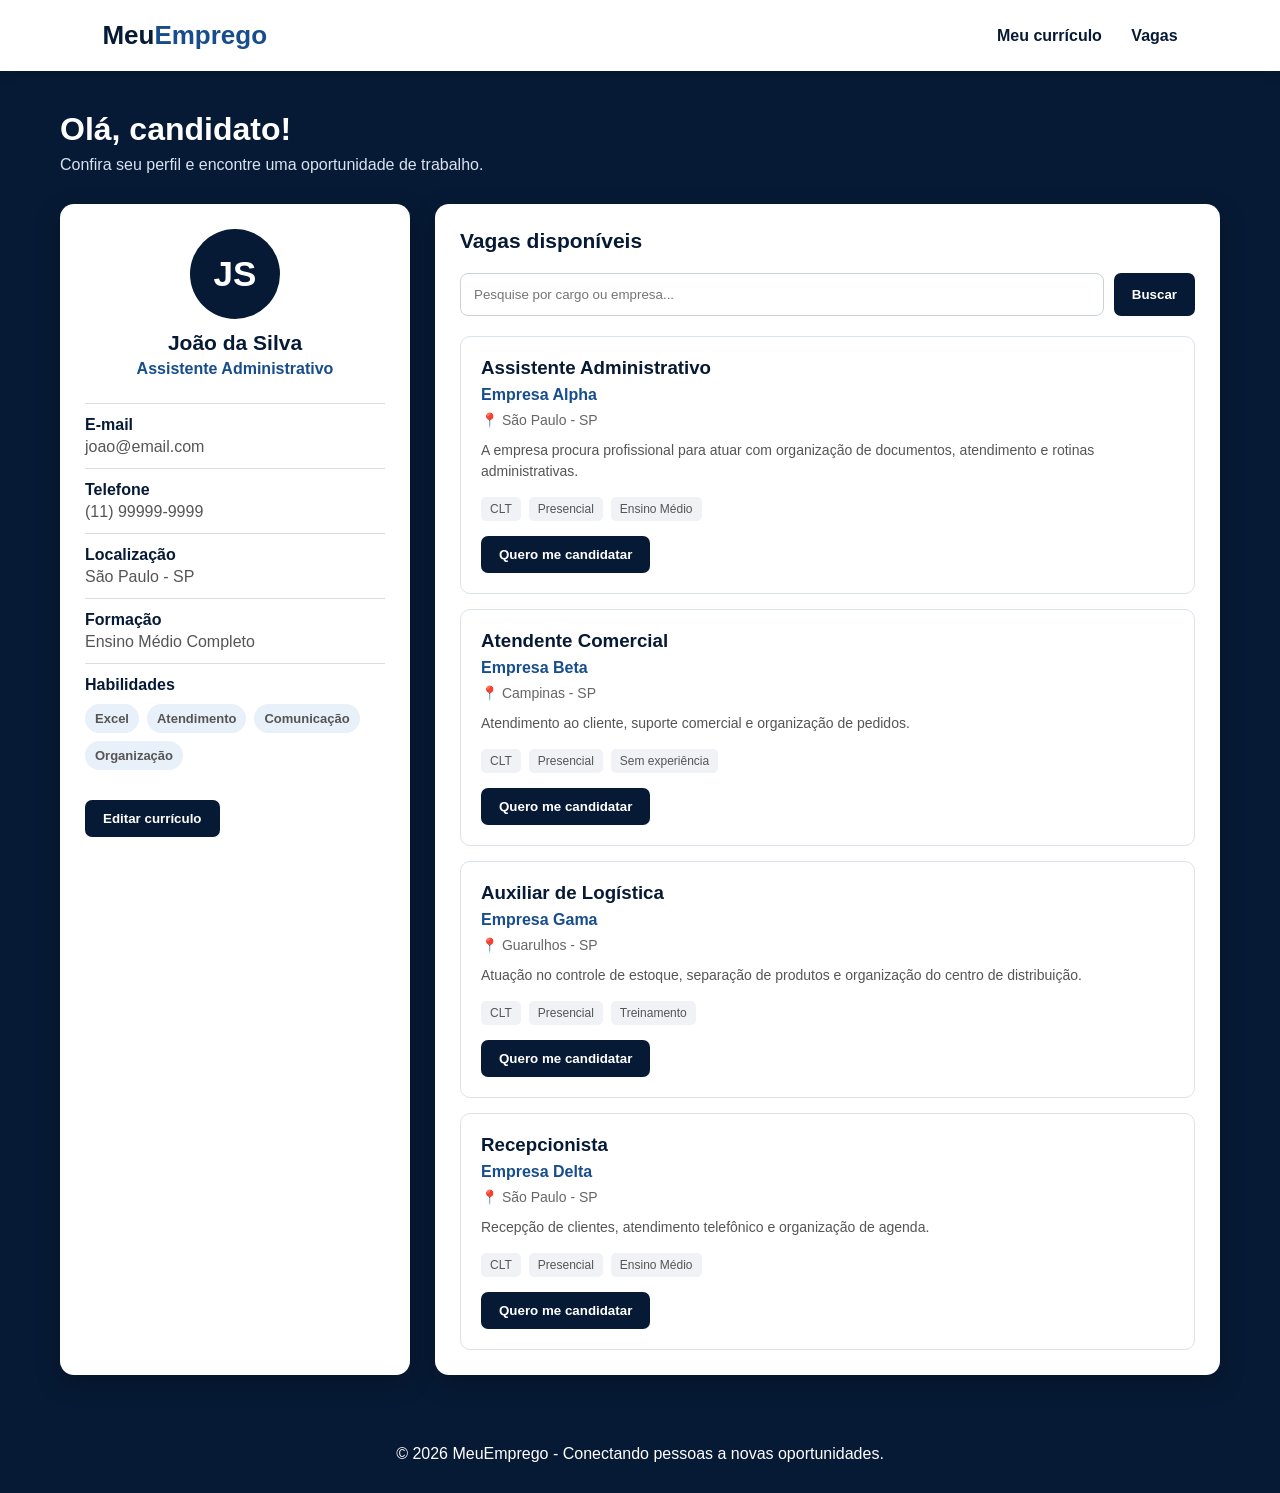
==== vagas.html @ a76fce5c "feat: adiciona html e css" ====
<!DOCTYPE html>
<html lang="pt-BR">

<head>
    <meta charset="UTF-8">
    <meta name="viewport" content="width=device-width, initial-scale=1.0">

    <title>MeuEmprego - Vagas e Perfil</title>

    <style>

        /* =========================
           CONFIGURAÇÕES GERAIS
        ========================== */

        * {
            margin: 0;
            padding: 0;
            box-sizing: border-box;
            font-family: Arial, Helvetica, sans-serif;
        }

        body {
            background: #071a35;
            color: #333;
        }

        /* =========================
           CABEÇALHO
        ========================== */

        header {
            background: #ffffff;
            padding: 20px 8%;
            display: flex;
            justify-content: space-between;
            align-items: center;
            box-shadow: 0 2px 10px rgba(0,0,0,0.2);
        }

        .logo {
            color: #071a35;
            font-size: 26px;
            font-weight: bold;
        }

        .logo span {
            color: #174d8c;
        }

        nav a {
            text-decoration: none;
            color: #071a35;
            margin-left: 25px;
            font-weight: bold;
        }

        nav a:hover {
            color: #174d8c;
        }

        /* =========================
           CONTEÚDO
        ========================== */

        main {
            max-width: 1200px;
            margin: auto;
            padding: 40px 20px;
        }

        .titulo-principal {
            color: white;
            margin-bottom: 30px;
        }

        .titulo-principal h1 {
            font-size: 32px;
            margin-bottom: 8px;
        }

        .titulo-principal p {
            color: #d9e2ef;
        }

        /* =========================
           GRID
        ========================== */

        .grid {
            display: grid;
            grid-template-columns: 350px 1fr;
            gap: 25px;
        }

        /* =========================
           CARDS
        ========================== */

        .card {
            background: white;
            border-radius: 14px;
            padding: 25px;
            box-shadow: 0 8px 25px rgba(0,0,0,0.25);
        }

        .card h2 {
            color: #071a35;
            margin-bottom: 20px;
            font-size: 21px;
        }

        /* =========================
           PERFIL
        ========================== */

        .perfil-topo {
            text-align: center;
            margin-bottom: 25px;
        }

        .avatar {
            width: 90px;
            height: 90px;
            background: #071a35;
            color: white;
            border-radius: 50%;
            display: flex;
            align-items: center;
            justify-content: center;
            font-size: 35px;
            font-weight: bold;
            margin: auto;
            margin-bottom: 12px;
        }

        .perfil-topo h3 {
            color: #071a35;
            font-size: 21px;
        }

        .cargo {
            color: #174d8c;
            margin-top: 5px;
            font-weight: bold;
        }

        /* =========================
           INFORMAÇÕES
        ========================== */

        .info {
            border-top: 1px solid #ddd;
            padding: 12px 0;
        }

        .info strong {
            display: block;
            color: #071a35;
            margin-bottom: 4px;
        }

        .info span {
            color: #555;
            word-break: break-word;
        }

        /* =========================
           HABILIDADES
        ========================== */

        .habilidades {
            display: flex;
            flex-wrap: wrap;
            gap: 8px;
            margin-top: 10px;
        }

        .habilidade {
            background: #e8f0fa;
            color: #174d8c;
            padding: 7px 10px;
            border-radius: 20px;
            font-size: 13px;
            font-weight: bold;
        }

        /* =========================
           VAGAS
        ========================== */

        .vagas {
            display: grid;
            gap: 15px;
        }

        .vaga {
            border: 1px solid #dce2e9;
            border-radius: 10px;
            padding: 20px;
            transition: 0.3s;
        }

        .vaga:hover {
            border-color: #174d8c;
            box-shadow: 0 5px 15px rgba(7,26,53,0.12);
            transform: translateY(-2px);
        }

        .vaga h3 {
            color: #071a35;
            margin-bottom: 7px;
        }

        .empresa {
            color: #174d8c;
            font-weight: bold;
            margin-bottom: 8px;
        }

        .local {
            color: #666;
            font-size: 14px;
            margin-bottom: 12px;
        }

        .descricao {
            color: #555;
            font-size: 14px;
            line-height: 1.5;
            margin-bottom: 15px;
        }

        .tags {
            display: flex;
            gap: 8px;
            flex-wrap: wrap;
            margin-bottom: 15px;
        }

        .tag {
            background: #f0f2f5;
            color: #555;
            padding: 5px 9px;
            border-radius: 5px;
            font-size: 12px;
        }

        /* =========================
           BOTÃO
        ========================== */

        .botao {
            border: none;
            background: #071a35;
            color: white;
            padding: 11px 18px;
            border-radius: 7px;
            font-weight: bold;
            cursor: pointer;
            transition: 0.3s;
        }

        .botao:hover {
            background: #174d8c;
        }

        /* =========================
           BUSCA
        ========================== */

        .busca {
            display: flex;
            gap: 10px;
            margin-bottom: 20px;
        }

        .busca input {
            flex: 1;
            padding: 13px;
            border: 1px solid #ccd2da;
            border-radius: 8px;
            outline: none;
        }

        .busca input:focus {
            border-color: #174d8c;
        }

        /* =========================
           RODAPÉ
        ========================== */

        footer {
            color: white;
            text-align: center;
            padding: 30px;
        }

        /* =========================
           RESPONSIVIDADE
        ========================== */

        @media (max-width: 850px) {

            .grid {
                grid-template-columns: 1fr;
            }

            header {
                flex-direction: column;
                gap: 15px;
            }

            nav a {
                margin: 0 8px;
            }
        }

        @media (max-width: 500px) {

            main {
                padding: 25px 15px;
            }

            .busca {
                flex-direction: column;
            }

            .titulo-principal h1 {
                font-size: 26px;
            }
        }

    </style>

</head>


<body>


    <!-- =========================
         CABEÇALHO
    ========================== -->

    <header>

        <div class="logo">
            Meu<span>Emprego</span>
        </div>

        <nav>
            <a href="index.html">Meu currículo</a>
            <a href="vagas.html">Vagas</a>
        </nav>

    </header>


    <!-- =========================
         CONTEÚDO PRINCIPAL
    ========================== -->

    <main>

        <div class="titulo-principal">

            <h1>
                Olá, candidato!
            </h1>

            <p>
                Confira seu perfil e encontre uma oportunidade
                de trabalho.
            </p>

        </div>


        <div class="grid">


            <!-- =========================
                 PERFIL DO CANDIDATO
            ========================== -->

            <section class="card">

                <div class="perfil-topo">

                    <div class="avatar">
                        JS
                    </div>

                    <h3 id="nomePerfil">
                        João da Silva
                    </h3>

                    <p
                        class="cargo"
                        id="cargoPerfil"
                    >
                        Assistente Administrativo
                    </p>

                </div>


                <div class="info">

                    <strong>E-mail</strong>

                    <span id="emailPerfil">
                        joao@email.com
                    </span>

                </div>


                <div class="info">

                    <strong>Telefone</strong>

                    <span id="telefonePerfil">
                        (11) 99999-9999
                    </span>

                </div>


                <div class="info">

                    <strong>Localização</strong>

                    <span id="cidadePerfil">
                        São Paulo - SP
                    </span>

                </div>


                <div class="info">

                    <strong>Formação</strong>

                    <span>
                        Ensino Médio Completo
                    </span>

                </div>


                <div class="info">

                    <strong>Habilidades</strong>

                    <div class="habilidades">

                        <span class="habilidade">
                            Excel
                        </span>

                        <span class="habilidade">
                            Atendimento
                        </span>

                        <span class="habilidade">
                            Comunicação
                        </span>

                        <span class="habilidade">
                            Organização
                        </span>

                    </div>

                </div>


                <br>


                <button
                    class="botao"
                    onclick="editarPerfil()"
                >
                    Editar currículo
                </button>

            </section>


            <!-- =========================
                 VAGAS
            ========================== -->

            <section class="card">

                <h2>
                    Vagas disponíveis
                </h2>


                <!-- BUSCA -->

                <div class="busca">

                    <input
                        type="text"
                        id="pesquisa"
                        placeholder="Pesquise por cargo ou empresa..."
                    >

                    <button
                        class="botao"
                        onclick="buscarVagas()"
                    >
                        Buscar
                    </button>

                </div>


                <div
                    class="vagas"
                    id="listaVagas"
                >


                    <!-- VAGA 1 -->

                    <div
                        class="vaga"
                        data-busca="assistente administrativo empresa alpha"
                    >

                        <h3>
                            Assistente Administrativo
                        </h3>

                        <p class="empresa">
                            Empresa Alpha
                        </p>

                        <p class="local">
                            📍 São Paulo - SP
                        </p>

                        <p class="descricao">
                            A empresa procura profissional para
                            atuar com organização de documentos,
                            atendimento e rotinas administrativas.
                        </p>

                        <div class="tags">

                            <span class="tag">
                                CLT
                            </span>

                            <span class="tag">
                                Presencial
                            </span>

                            <span class="tag">
                                Ensino Médio
                            </span>

                        </div>

                        <button
                            class="botao"
                            onclick="candidatar('Assistente Administrativo')"
                        >
                            Quero me candidatar
                        </button>

                    </div>


                    <!-- VAGA 2 -->

                    <div
                        class="vaga"
                        data-busca="atendente comercial empresa beta"
                    >

                        <h3>
                            Atendente Comercial
                        </h3>

                        <p class="empresa">
                            Empresa Beta
                        </p>

                        <p class="local">
                            📍 Campinas - SP
                        </p>

                        <p class="descricao">
                            Atendimento ao cliente, suporte
                            comercial e organização de pedidos.
                        </p>

                        <div class="tags">

                            <span class="tag">
                                CLT
                            </span>

                            <span class="tag">
                                Presencial
                            </span>

                            <span class="tag">
                                Sem experiência
                            </span>

                        </div>

                        <button
                            class="botao"
                            onclick="candidatar('Atendente Comercial')"
                        >
                            Quero me candidatar
                        </button>

                    </div>


                    <!-- VAGA 3 -->

                    <div
                        class="vaga"
                        data-busca="auxiliar de logística empresa gama"
                    >

                        <h3>
                            Auxiliar de Logística
                        </h3>

                        <p class="empresa">
                            Empresa Gama
                        </p>

                        <p class="local">
                            📍 Guarulhos - SP
                        </p>

                        <p class="descricao">
                            Atuação no controle de estoque,
                            separação de produtos e organização
                            do centro de distribuição.
                        </p>

                        <div class="tags">

                            <span class="tag">
                                CLT
                            </span>

                            <span class="tag">
                                Presencial
                            </span>

                            <span class="tag">
                                Treinamento
                            </span>

                        </div>

                        <button
                            class="botao"
                            onclick="candidatar('Auxiliar de Logística')"
                        >
                            Quero me candidatar
                        </button>

                    </div>


                    <!-- VAGA 4 -->

                    <div
                        class="vaga"
                        data-busca="recepcionista empresa delta"
                    >

                        <h3>
                            Recepcionista
                        </h3>

                        <p class="empresa">
                            Empresa Delta
                        </p>

                        <p class="local">
                            📍 São Paulo - SP
                        </p>

                        <p class="descricao">
                            Recepção de clientes, atendimento
                            telefônico e organização de agenda.
                        </p>

                        <div class="tags">

                            <span class="tag">
                                CLT
                            </span>

                            <span class="tag">
                                Presencial
                            </span>

                            <span class="tag">
                                Ensino Médio
                            </span>

                        </div>

                        <button
                            class="botao"
                            onclick="candidatar('Recepcionista')"
                        >
                            Quero me candidatar
                        </button>

                    </div>


                </div>

            </section>

        </div>

    </main>


    <!-- =========================
         RODAPÉ
    ========================== -->

    <footer>

        © 2026 MeuEmprego - Conectando pessoas
        a novas oportunidades.

    </footer>


    <!-- =========================
         JAVASCRIPT
    ========================== -->

    <script>


        /* =========================
           BUSCAR VAGAS
        ========================== */

        function buscarVagas() {

            const pesquisa =
                document
                .getElementById("pesquisa")
                .value
                .toLowerCase()
                .trim();


            const vagas =
                document.querySelectorAll(".vaga");


            vagas.forEach(function(vaga) {

                const texto =
                    vaga
                    .getAttribute("data-busca")
                    .toLowerCase();


                if (texto.includes(pesquisa)) {

                    vaga.style.display = "block";

                } else {

                    vaga.style.display = "none";

                }

            });

        }


        /* =========================
           PESQUISA AO DIGITAR
        ========================== */

        document
        .getElementById("pesquisa")
        .addEventListener(
            "input",
            buscarVagas
        );


        /* =========================
           CANDIDATAR-SE
        ========================== */

        function candidatar(vaga) {

            alert(
                "Candidatura realizada para a vaga de: "
                + vaga
                + "\n\nSeu currículo será encaminhado para a empresa."
            );

        }


        /* =========================
           EDITAR PERFIL
        ========================== */

        function editarPerfil() {

            window.location.href = "index.html";

        }


    </script>


</body>

</html>
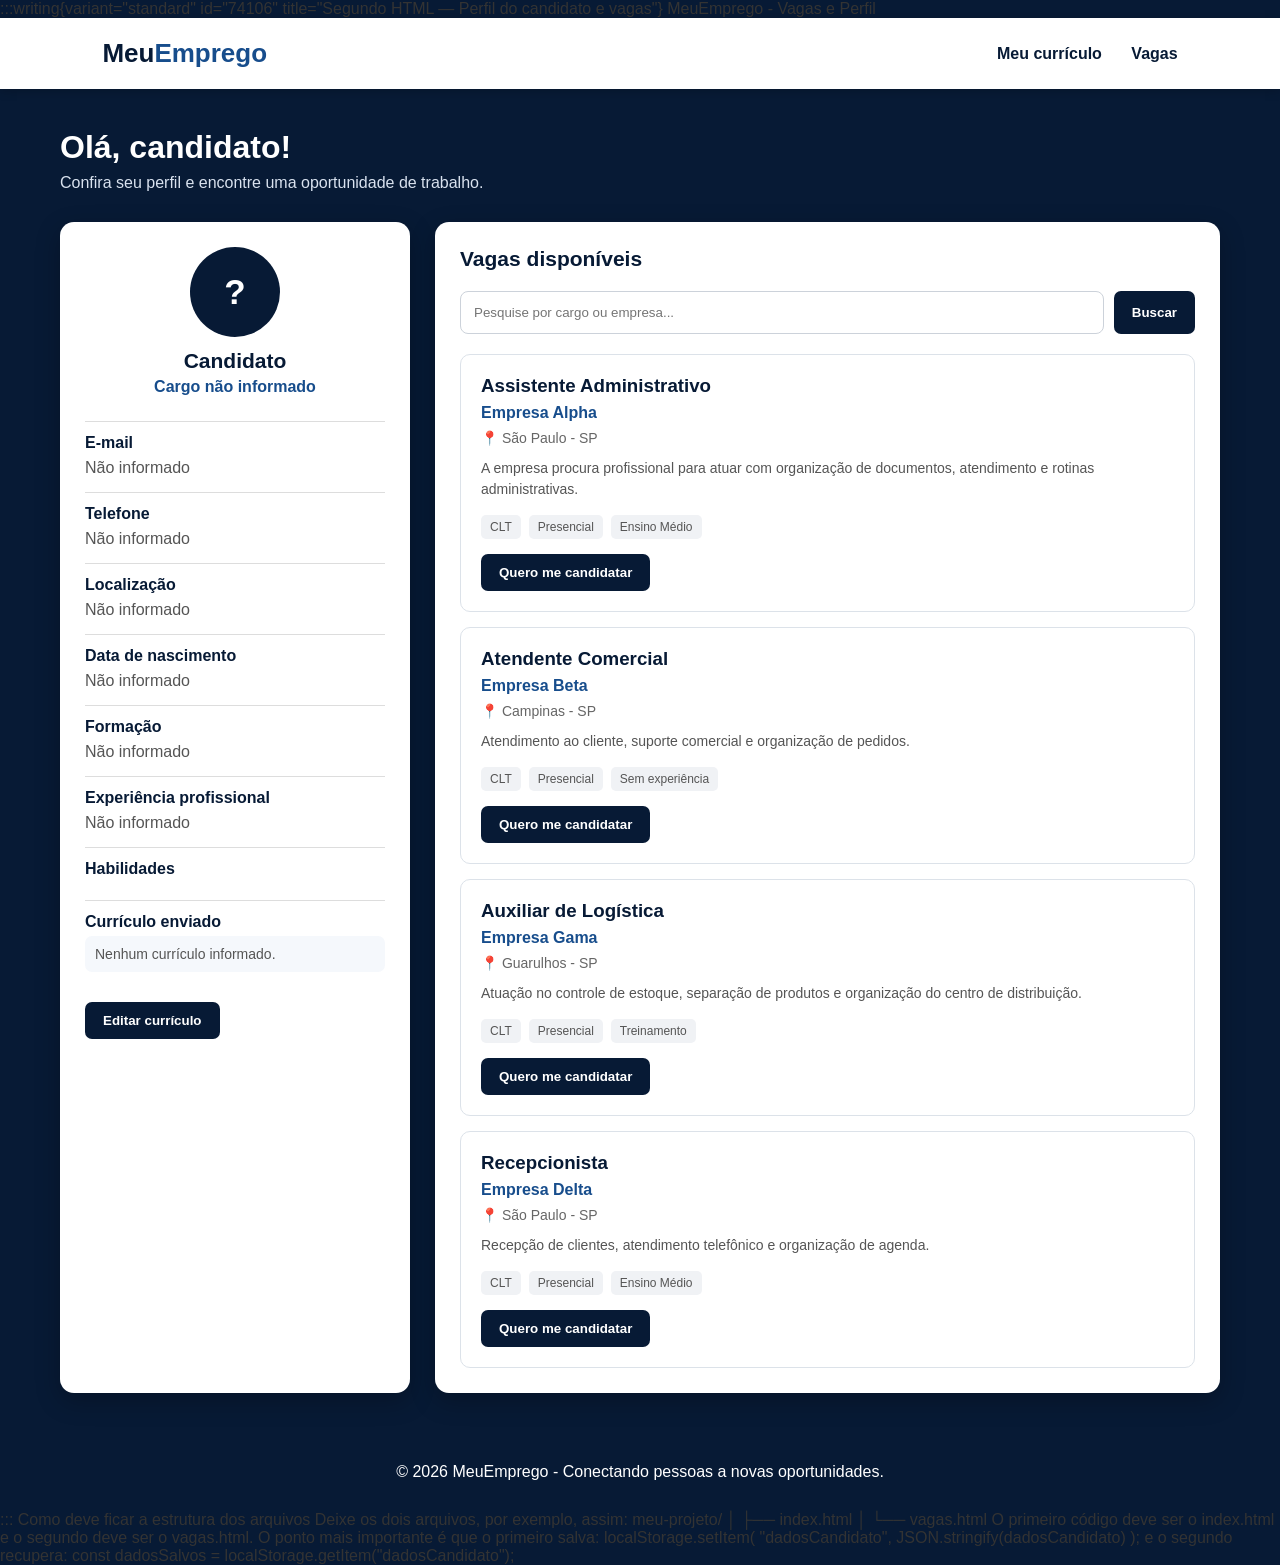
==== commit 121a6afa: "fix:segunda pagina agora pega informaçao" ====
--- a/vagas.html
+++ b/vagas.html
@@ -1,845 +1,666 @@
-<!DOCTYPE html>
-<html lang="pt-BR">
+:::writing{variant="standard" id="74106" title="Segundo HTML — Perfil do candidato e vagas"} <!DOCTYPE html> <html lang="pt-BR">
 
 <head>
-    <meta charset="UTF-8">
-    <meta name="viewport" content="width=device-width, initial-scale=1.0">
-
-    <title>MeuEmprego - Vagas e Perfil</title>
-
-    <style>
-
-        /* =========================
-           CONFIGURAÇÕES GERAIS
-        ========================== */
-
-        * {
-            margin: 0;
-            padding: 0;
-            box-sizing: border-box;
-            font-family: Arial, Helvetica, sans-serif;
-        }
-
-        body {
-            background: #071a35;
-            color: #333;
-        }
-
-        /* =========================
-           CABEÇALHO
-        ========================== */
-
-        header {
-            background: #ffffff;
-            padding: 20px 8%;
-            display: flex;
-            justify-content: space-between;
-            align-items: center;
-            box-shadow: 0 2px 10px rgba(0,0,0,0.2);
-        }
-
-        .logo {
-            color: #071a35;
-            font-size: 26px;
-            font-weight: bold;
-        }
-
-        .logo span {
-            color: #174d8c;
-        }
-
-        nav a {
-            text-decoration: none;
-            color: #071a35;
-            margin-left: 25px;
-            font-weight: bold;
-        }
-
-        nav a:hover {
-            color: #174d8c;
-        }
-
-        /* =========================
-           CONTEÚDO
-        ========================== */
-
-        main {
-            max-width: 1200px;
-            margin: auto;
-            padding: 40px 20px;
-        }
-
-        .titulo-principal {
-            color: white;
-            margin-bottom: 30px;
-        }
-
-        .titulo-principal h1 {
-            font-size: 32px;
-            margin-bottom: 8px;
-        }
-
-        .titulo-principal p {
-            color: #d9e2ef;
-        }
-
-        /* =========================
-           GRID
-        ========================== */
-
-        .grid {
-            display: grid;
-            grid-template-columns: 350px 1fr;
-            gap: 25px;
-        }
-
-        /* =========================
-           CARDS
-        ========================== */
-
-        .card {
-            background: white;
-            border-radius: 14px;
-            padding: 25px;
-            box-shadow: 0 8px 25px rgba(0,0,0,0.25);
-        }
-
-        .card h2 {
-            color: #071a35;
-            margin-bottom: 20px;
-            font-size: 21px;
-        }
-
-        /* =========================
-           PERFIL
-        ========================== */
-
-        .perfil-topo {
-            text-align: center;
-            margin-bottom: 25px;
-        }
-
-        .avatar {
-            width: 90px;
-            height: 90px;
-            background: #071a35;
-            color: white;
-            border-radius: 50%;
-            display: flex;
-            align-items: center;
-            justify-content: center;
-            font-size: 35px;
-            font-weight: bold;
-            margin: auto;
-            margin-bottom: 12px;
-        }
-
-        .perfil-topo h3 {
-            color: #071a35;
-            font-size: 21px;
-        }
-
-        .cargo {
-            color: #174d8c;
-            margin-top: 5px;
-            font-weight: bold;
-        }
-
-        /* =========================
-           INFORMAÇÕES
-        ========================== */
-
-        .info {
-            border-top: 1px solid #ddd;
-            padding: 12px 0;
-        }
-
-        .info strong {
-            display: block;
-            color: #071a35;
-            margin-bottom: 4px;
-        }
-
-        .info span {
-            color: #555;
-            word-break: break-word;
-        }
-
-        /* =========================
-           HABILIDADES
-        ========================== */
-
-        .habilidades {
-            display: flex;
-            flex-wrap: wrap;
-            gap: 8px;
-            margin-top: 10px;
-        }
-
-        .habilidade {
-            background: #e8f0fa;
-            color: #174d8c;
-            padding: 7px 10px;
-            border-radius: 20px;
-            font-size: 13px;
-            font-weight: bold;
-        }
-
-        /* =========================
-           VAGAS
-        ========================== */
-
-        .vagas {
-            display: grid;
-            gap: 15px;
-        }
-
-        .vaga {
-            border: 1px solid #dce2e9;
-            border-radius: 10px;
-            padding: 20px;
-            transition: 0.3s;
-        }
-
-        .vaga:hover {
-            border-color: #174d8c;
-            box-shadow: 0 5px 15px rgba(7,26,53,0.12);
-            transform: translateY(-2px);
-        }
-
-        .vaga h3 {
-            color: #071a35;
-            margin-bottom: 7px;
-        }
-
-        .empresa {
-            color: #174d8c;
-            font-weight: bold;
-            margin-bottom: 8px;
-        }
-
-        .local {
-            color: #666;
-            font-size: 14px;
-            margin-bottom: 12px;
-        }
-
-        .descricao {
-            color: #555;
-            font-size: 14px;
-            line-height: 1.5;
-            margin-bottom: 15px;
-        }
-
-        .tags {
-            display: flex;
-            gap: 8px;
-            flex-wrap: wrap;
-            margin-bottom: 15px;
-        }
-
-        .tag {
-            background: #f0f2f5;
-            color: #555;
-            padding: 5px 9px;
-            border-radius: 5px;
-            font-size: 12px;
-        }
-
-        /* =========================
-           BOTÃO
-        ========================== */
-
-        .botao {
-            border: none;
-            background: #071a35;
-            color: white;
-            padding: 11px 18px;
-            border-radius: 7px;
-            font-weight: bold;
-            cursor: pointer;
-            transition: 0.3s;
-        }
-
-        .botao:hover {
-            background: #174d8c;
-        }
-
-        /* =========================
-           BUSCA
-        ========================== */
-
-        .busca {
-            display: flex;
-            gap: 10px;
-            margin-bottom: 20px;
-        }
-
-        .busca input {
-            flex: 1;
-            padding: 13px;
-            border: 1px solid #ccd2da;
-            border-radius: 8px;
-            outline: none;
-        }
-
-        .busca input:focus {
-            border-color: #174d8c;
-        }
-
-        /* =========================
-           RODAPÉ
-        ========================== */
-
-        footer {
-            color: white;
-            text-align: center;
-            padding: 30px;
-        }
-
-        /* =========================
-           RESPONSIVIDADE
-        ========================== */
-
-        @media (max-width: 850px) {
-
-            .grid {
-                grid-template-columns: 1fr;
-            }
-
-            header {
-                flex-direction: column;
-                gap: 15px;
-            }
-
-            nav a {
-                margin: 0 8px;
-            }
-        }
-
-        @media (max-width: 500px) {
-
-            main {
-                padding: 25px 15px;
-            }
-
-            .busca {
-                flex-direction: column;
-            }
-
-            .titulo-principal h1 {
-                font-size: 26px;
-            }
-        }
-
-    </style>
+
+<meta charset="UTF-8">
+
+<meta name="viewport" content="width=device-width, initial-scale=1.0"
+
+<title>MeuEmprego - Vagas e Perfil</title>
+
+<style>
+
+* { margin: 0; padding: 0; box-sizing: border-box; font-family: Arial, Helvetica, sans-serif; }
+
+body { background: #071a35; color: #333; }
+
+/* ========================= CABEÇALHO ========================== */
+
+header { background: #ffffff; padding: 20px 8%; display: flex; justify-content: space-between; align-items: center; box-shadow: 0 2px 10px rgba(0,0,0,0.2); }
+
+.logo { color: #071a35; font-size: 26px; font-weight: bold; }
+
+.logo span { color: #174d8c; }
+
+nav a { text-decoration: none; color: #071a35; margin-left: 25px; font-weight: bold; }
+
+nav a:hover { color: #174d8c; }
+
+/* ========================= CONTEÚDO ========================== */
+
+main { max-width: 1200px; margin: auto; padding: 40px 20px; }
+
+.titulo-principal { color: white; margin-bottom: 30px; }
+
+.titulo-principal h1 { font-size: 32px; margin-bottom: 8px; }
+
+.titulo-principal p { color: #d9e2ef; }
+
+/* ========================= GRID ========================== */
+
+.grid { display: grid; grid-template-columns: 350px 1fr; gap: 25px; }
+
+/* ========================= CARDS ========================== */
+
+.card { background: white; border-radius: 14px; padding: 25px; box-shadow: 0 8px 25px rgba(0,0,0,0.25); }
+
+.card h2 { color: #071a35; margin-bottom: 20px; font-size: 21px; }
+
+/* ========================= PERFIL ========================== */
+
+.perfil-topo { text-align: center; margin-bottom: 25px; }
+
+.avatar { width: 90px; height: 90px; background: #071a35; color: white; border-radius: 50%; display: flex; align-items: center; justify-content: center; font-size: 35px; font-weight: bold; margin: auto; margin-bottom: 12px; }
+
+.perfil-topo h3 { color: #071a35; font-size: 21px; }
+
+.cargo { color: #174d8c; margin-top: 5px; font-weight: bold; }
+
+/* ========================= INFORMAÇÕES ========================== */
+
+.info { border-top: 1px solid #ddd; padding: 12px 0; }
+
+.info strong { display: block; color: #071a35; margin-bottom: 4px; }
+
+.info span { color: #555; word-break: break-word; line-height: 1.5; }
+
+/* ========================= HABILIDADES ========================== */
+
+.habilidades { display: flex; flex-wrap: wrap; gap: 8px; margin-top: 10px; }
+
+.habilidade { background: #e8f0fa; color: #174d8c; padding: 7px 10px; border-radius: 20px; font-size: 13px; font-weight: bold; }
+
+/* ========================= VAGAS ========================== */
+
+.vagas { display: grid; gap: 15px; }
+
+.vaga { border: 1px solid #dce2e9; border-radius: 10px; padding: 20px; transition: 0.3s; }
+
+.vaga:hover { border-color: #174d8c; box-shadow: 0 5px 15px rgba(7,26,53,0.12); transform: translateY(-2px); }
+
+.vaga h3 { color: #071a35; margin-bottom: 7px; }
+
+.empresa { color: #174d8c; font-weight: bold; margin-bottom: 8px; }
+
+.local { color: #666; font-size: 14px; margin-bottom: 12px; }
+
+.descricao { color: #555; font-size: 14px; line-height: 1.5; margin-bottom: 15px; }
+
+.tags { display: flex; gap: 8px; flex-wrap: wrap; margin-bottom: 15px; }
+
+.tag { background: #f0f2f5; color: #555; padding: 5px 9px; border-radius: 5px; font-size: 12px; }
+
+/* ========================= BOTÃO ========================== */
+
+.botao { border: none; background: #071a35; color: white; padding: 11px 18px; border-radius: 7px; font-weight: bold; cursor: pointer; transition: 0.3s; }
+
+.botao:hover { background: #174d8c; }
+
+/* ========================= BUSCA ========================== */
+
+.busca { display: flex; gap: 10px; margin-bottom: 20px; }
+
+.busca input { flex: 1; padding: 13px; border: 1px solid #ccd2da; border-radius: 8px; outline: none; }
+
+.busca input:focus { border-color: #174d8c; }
+
+/* ========================= EXPERIÊNCIA E FORMAÇÃO ========================== */
+
+.texto-perfil { white-space: pre-line; line-height: 1.5; }
+
+/* ========================= CURRÍCULO ========================== */
+
+.arquivo-curriculo { background: #f5f8fc; padding: 10px; border-radius: 7px; color: #555; font-size: 14px; margin-top: 5px; }
+
+/* ========================= MENSAGEM ========================== */
+
+#mensagemVaga { margin-top: 15px; padding: 12px; border-radius: 7px; display: none; background: #e8f5e9; color: #16803c; font-weight: bold; }
+
+/* ========================= RODAPÉ ========================== */
+
+footer { color: white; text-align: center; padding: 30px; }
+
+/* ========================= RESPONSIVIDADE ========================== */
+
+@media (max-width: 850px) {
+
+.grid { grid-template-columns: 1fr; }
+
+header { flex-direction: column; gap: 15px; }
+
+nav a { margin: 0 8px; } }
+
+@media (max-width: 500px) {
+
+main { padding: 25px 15px; }
+
+.busca { flex-direction: column; }
+
+.titulo-principal h1 { font-size: 26px; } }
+
+</style>
 
 </head>
 
-
 <body>
 
-
-    <!-- =========================
-         CABEÇALHO
-    ========================== -->
-
-    <header>
-
-        <div class="logo">
-            Meu<span>Emprego</span>
-        </div>
-
-        <nav>
-            <a href="index.html">Meu currículo</a>
-            <a href="vagas.html">Vagas</a>
-        </nav>
-
-    </header>
-
-
-    <!-- =========================
-         CONTEÚDO PRINCIPAL
-    ========================== -->
-
-    <main>
-
-        <div class="titulo-principal">
-
-            <h1>
-                Olá, candidato!
-            </h1>
-
-            <p>
-                Confira seu perfil e encontre uma oportunidade
-                de trabalho.
-            </p>
-
-        </div>
-
-
-        <div class="grid">
-
-
-            <!-- =========================
-                 PERFIL DO CANDIDATO
-            ========================== -->
-
-            <section class="card">
-
-                <div class="perfil-topo">
-
-                    <div class="avatar">
-                        JS
-                    </div>
-
-                    <h3 id="nomePerfil">
-                        João da Silva
-                    </h3>
-
-                    <p
-                        class="cargo"
-                        id="cargoPerfil"
-                    >
-                        Assistente Administrativo
-                    </p>
-
-                </div>
-
-
-                <div class="info">
-
-                    <strong>E-mail</strong>
-
-                    <span id="emailPerfil">
-                        joao@email.com
-                    </span>
-
-                </div>
-
-
-                <div class="info">
-
-                    <strong>Telefone</strong>
-
-                    <span id="telefonePerfil">
-                        (11) 99999-9999
-                    </span>
-
-                </div>
-
-
-                <div class="info">
-
-                    <strong>Localização</strong>
-
-                    <span id="cidadePerfil">
-                        São Paulo - SP
-                    </span>
-
-                </div>
-
-
-                <div class="info">
-
-                    <strong>Formação</strong>
-
-                    <span>
-                        Ensino Médio Completo
-                    </span>
-
-                </div>
-
-
-                <div class="info">
-
-                    <strong>Habilidades</strong>
-
-                    <div class="habilidades">
-
-                        <span class="habilidade">
-                            Excel
-                        </span>
-
-                        <span class="habilidade">
-                            Atendimento
-                        </span>
-
-                        <span class="habilidade">
-                            Comunicação
-                        </span>
-
-                        <span class="habilidade">
-                            Organização
-                        </span>
-
-                    </div>
-
-                </div>
-
-
-                <br>
-
-
-                <button
-                    class="botao"
-                    onclick="editarPerfil()"
-                >
-                    Editar currículo
-                </button>
-
-            </section>
-
-
-            <!-- =========================
-                 VAGAS
-            ========================== -->
-
-            <section class="card">
-
-                <h2>
-                    Vagas disponíveis
-                </h2>
-
-
-                <!-- BUSCA -->
-
-                <div class="busca">
-
-                    <input
-                        type="text"
-                        id="pesquisa"
-                        placeholder="Pesquise por cargo ou empresa..."
-                    >
-
-                    <button
-                        class="botao"
-                        onclick="buscarVagas()"
-                    >
-                        Buscar
-                    </button>
-
-                </div>
-
-
-                <div
-                    class="vagas"
-                    id="listaVagas"
-                >
-
-
-                    <!-- VAGA 1 -->
-
-                    <div
-                        class="vaga"
-                        data-busca="assistente administrativo empresa alpha"
-                    >
-
-                        <h3>
-                            Assistente Administrativo
-                        </h3>
-
-                        <p class="empresa">
-                            Empresa Alpha
-                        </p>
-
-                        <p class="local">
-                            📍 São Paulo - SP
-                        </p>
-
-                        <p class="descricao">
-                            A empresa procura profissional para
-                            atuar com organização de documentos,
-                            atendimento e rotinas administrativas.
-                        </p>
-
-                        <div class="tags">
-
-                            <span class="tag">
-                                CLT
-                            </span>
-
-                            <span class="tag">
-                                Presencial
-                            </span>
-
-                            <span class="tag">
-                                Ensino Médio
-                            </span>
-
-                        </div>
-
-                        <button
-                            class="botao"
-                            onclick="candidatar('Assistente Administrativo')"
-                        >
-                            Quero me candidatar
-                        </button>
-
-                    </div>
-
-
-                    <!-- VAGA 2 -->
-
-                    <div
-                        class="vaga"
-                        data-busca="atendente comercial empresa beta"
-                    >
-
-                        <h3>
-                            Atendente Comercial
-                        </h3>
-
-                        <p class="empresa">
-                            Empresa Beta
-                        </p>
-
-                        <p class="local">
-                            📍 Campinas - SP
-                        </p>
-
-                        <p class="descricao">
-                            Atendimento ao cliente, suporte
-                            comercial e organização de pedidos.
-                        </p>
-
-                        <div class="tags">
-
-                            <span class="tag">
-                                CLT
-                            </span>
-
-                            <span class="tag">
-                                Presencial
-                            </span>
-
-                            <span class="tag">
-                                Sem experiência
-                            </span>
-
-                        </div>
-
-                        <button
-                            class="botao"
-                            onclick="candidatar('Atendente Comercial')"
-                        >
-                            Quero me candidatar
-                        </button>
-
-                    </div>
-
-
-                    <!-- VAGA 3 -->
-
-                    <div
-                        class="vaga"
-                        data-busca="auxiliar de logística empresa gama"
-                    >
-
-                        <h3>
-                            Auxiliar de Logística
-                        </h3>
-
-                        <p class="empresa">
-                            Empresa Gama
-                        </p>
-
-                        <p class="local">
-                            📍 Guarulhos - SP
-                        </p>
-
-                        <p class="descricao">
-                            Atuação no controle de estoque,
-                            separação de produtos e organização
-                            do centro de distribuição.
-                        </p>
-
-                        <div class="tags">
-
-                            <span class="tag">
-                                CLT
-                            </span>
-
-                            <span class="tag">
-                                Presencial
-                            </span>
-
-                            <span class="tag">
-                                Treinamento
-                            </span>
-
-                        </div>
-
-                        <button
-                            class="botao"
-                            onclick="candidatar('Auxiliar de Logística')"
-                        >
-                            Quero me candidatar
-                        </button>
-
-                    </div>
-
-
-                    <!-- VAGA 4 -->
-
-                    <div
-                        class="vaga"
-                        data-busca="recepcionista empresa delta"
-                    >
-
-                        <h3>
-                            Recepcionista
-                        </h3>
-
-                        <p class="empresa">
-                            Empresa Delta
-                        </p>
-
-                        <p class="local">
-                            📍 São Paulo - SP
-                        </p>
-
-                        <p class="descricao">
-                            Recepção de clientes, atendimento
-                            telefônico e organização de agenda.
-                        </p>
-
-                        <div class="tags">
-
-                            <span class="tag">
-                                CLT
-                            </span>
-
-                            <span class="tag">
-                                Presencial
-                            </span>
-
-                            <span class="tag">
-                                Ensino Médio
-                            </span>
-
-                        </div>
-
-                        <button
-                            class="botao"
-                            onclick="candidatar('Recepcionista')"
-                        >
-                            Quero me candidatar
-                        </button>
-
-                    </div>
-
-
-                </div>
-
-            </section>
-
-        </div>
-
-    </main>
-
-
-    <!-- =========================
-         RODAPÉ
-    ========================== -->
-
-    <footer>
-
-        © 2026 MeuEmprego - Conectando pessoas
-        a novas oportunidades.
-
-    </footer>
-
-
-    <!-- =========================
-         JAVASCRIPT
-    ========================== -->
-
-    <script>
-
-
-        /* =========================
-           BUSCAR VAGAS
-        ========================== */
-
-        function buscarVagas() {
-
-            const pesquisa =
-                document
-                .getElementById("pesquisa")
-                .value
-                .toLowerCase()
-                .trim();
-
-
-            const vagas =
-                document.querySelectorAll(".vaga");
-
-
-            vagas.forEach(function(vaga) {
-
-                const texto =
-                    vaga
-                    .getAttribute("data-busca")
-                    .toLowerCase();
-
-
-                if (texto.includes(pesquisa)) {
-
-                    vaga.style.display = "block";
-
-                } else {
-
-                    vaga.style.display = "none";
-
-                }
-
-            });
-
-        }
-
-
-        /* =========================
-           PESQUISA AO DIGITAR
-        ========================== */
-
-        document
-        .getElementById("pesquisa")
-        .addEventListener(
-            "input",
-            buscarVagas
-        );
-
-
-        /* =========================
-           CANDIDATAR-SE
-        ========================== */
-
-        function candidatar(vaga) {
-
-            alert(
-                "Candidatura realizada para a vaga de: "
-                + vaga
-                + "\n\nSeu currículo será encaminhado para a empresa."
-            );
-
-        }
-
-
-        /* =========================
-           EDITAR PERFIL
-        ========================== */
-
-        function editarPerfil() {
-
-            window.location.href = "index.html";
-
-        }
-
-
-    </script>
-
+<!-- ========================= CABEÇALHO ========================== -->
+
+<header>
+
+<div class="logo"> Meu<span>Emprego</span> </div>
+
+<nav>
+
+<a href="index.html"> Meu currículo </a>
+
+<a href="vagas.html"> Vagas </a>
+
+</nav>
+
+</header>
+
+<!-- ========================= CONTEÚDO PRINCIPAL ========================== -->
+
+<main>
+
+<div class="titulo-principal">
+
+<h1 id="tituloSaudacao"> Olá, candidato! </h1>
+
+<p> Confira seu perfil e encontre uma oportunidade de trabalho. </p>
+
+</div>
+
+<div class="grid">
+
+<!-- ========================= PERFIL ========================== -->
+
+<section class="card">
+
+<div class="perfil-topo">
+
+<div class="avatar" id="avatar" > ? </div>
+
+<h3 id="nomePerfil"> Candidato </h3>
+
+<p class="cargo" id="cargoPerfil" > Cargo não informado </p>
+
+</div>
+
+<div class="info">
+
+<strong>E-mail</strong>
+
+<span id="emailPerfil"> Não informado </span>
+
+</div>
+
+<div class="info">
+
+<strong>Telefone</strong>
+
+<span id="telefonePerfil"> Não informado </span>
+
+</div>
+
+<div class="info">
+
+<strong>Localização</strong>
+
+<span id="cidadePerfil"> Não informado </span>
+
+</div>
+
+<div class="info">
+
+<strong>Data de nascimento</strong>
+
+<span id="nascimentoPerfil"> Não informado </span>
+
+</div>
+
+<div class="info">
+
+<strong>Formação</strong>
+
+<span class="texto-perfil" id="formacaoPerfil" > Não informado </span>
+
+</div>
+
+<div class="info">
+
+<strong>Experiência profissional</strong>
+
+<span class="texto-perfil" id="experienciaPerfil" > Não informado </span>
+
+</div>
+
+<div class="info">
+
+<strong>Habilidades</strong>
+
+<div class="habilidades" id="habilidadesPerfil" > </div>
+
+</div>
+
+<div class="info">
+
+<strong>Currículo enviado</strong>
+
+<div class="arquivo-curriculo" id="curriculoPerfil" > Nenhum currículo informado. </div>
+
+</div>
+
+<br>
+
+<button class="botao" onclick="editarPerfil()" > Editar currículo </button>
+
+</section>
+
+<!-- ========================= VAGAS ========================== -->
+
+<section class="card">
+
+<h2> Vagas disponíveis </h2>
+
+<div class="busca">
+
+<input type="text" id="pesquisa" placeholder="Pesquise por cargo ou empresa..." >
+
+<button class="botao" onclick="buscarVagas()" > Buscar </button>
+
+</div>
+
+<div class="vagas" id="listaVagas" >
+
+<!-- VAGA 1 -->
+
+<div class="vaga" data-busca="assistente administrativo empresa alpha" >
+
+<h3> Assistente Administrativo </h3>
+
+<p class="empresa"> Empresa Alpha </p>
+
+<p class="local"> 📍 São Paulo - SP </p>
+
+<p class="descricao"> A empresa procura profissional para atuar com organização de documentos, atendimento e rotinas administrativas. </p>
+
+<div class="tags">
+
+<span class="tag"> CLT </span>
+
+<span class="tag"> Presencial </span>
+
+<span class="tag"> Ensino Médio </span>
+
+</div>
+
+<button class="botao" onclick="candidatar('Assistente Administrativo')" > Quero me candidatar </button>
+
+</div>
+
+<!-- VAGA 2 -->
+
+<div class="vaga" data-busca="atendente comercial empresa beta" >
+
+<h3> Atendente Comercial </h3>
+
+<p class="empresa"> Empresa Beta </p>
+
+<p class="local"> 📍 Campinas - SP </p>
+
+<p class="descricao"> Atendimento ao cliente, suporte comercial e organização de pedidos. </p>
+
+<div class="tags">
+
+<span class="tag"> CLT </span>
+
+<span class="tag"> Presencial </span>
+
+<span class="tag"> Sem experiência </span>
+
+</div>
+
+<button class="botao" onclick="candidatar('Atendente Comercial')" > Quero me candidatar </button>
+
+</div>
+
+<!-- VAGA 3 -->
+
+<div class="vaga" data-busca="auxiliar de logística empresa gama" >
+
+<h3> Auxiliar de Logística </h3>
+
+<p class="empresa"> Empresa Gama </p>
+
+<p class="local"> 📍 Guarulhos - SP </p>
+
+<p class="descricao"> Atuação no controle de estoque, separação de produtos e organização do centro de distribuição. </p>
+
+<div class="tags">
+
+<span class="tag"> CLT </span>
+
+<span class="tag"> Presencial </span>
+
+<span class="tag"> Treinamento </span>
+
+</div>
+
+<button class="botao" onclick="candidatar('Auxiliar de Logística')" > Quero me candidatar </button>
+
+</div>
+
+<!-- VAGA 4 -->
+
+<div class="vaga" data-busca="recepcionista empresa delta" >
+
+<h3> Recepcionista </h3>
+
+<p class="empresa"> Empresa Delta </p>
+
+<p class="local"> 📍 São Paulo - SP </p>
+
+<p class="descricao"> Recepção de clientes, atendimento telefônico e organização de agenda. </p>
+
+<div class="tags">
+
+<span class="tag"> CLT </span>
+
+<span class="tag"> Presencial </span>
+
+<span class="tag"> Ensino Médio </span>
+
+</div>
+
+<button class="botao" onclick="candidatar('Recepcionista')" > Quero me candidatar </button>
+
+</div>
+
+</div>
+
+<div id="mensagemVaga"></div>
+
+</section>
+
+</div>
+
+</main>
+
+<footer>
+
+© 2026 MeuEmprego - Conectando pessoas a novas oportunidades.
+
+</footer>
+
+<script>
+
+/* ========================= CARREGAR DADOS DO CANDIDATO ========================== */
+
+function carregarPerfil() {
+
+const dadosSalvos = localStorage.getItem("dadosCandidato");
+
+/* * Se não houver dados cadastrados, * mantém os valores padrão. */
+
+if (!dadosSalvos) {
+
+return;
+
+}
+
+const dados = JSON.parse(dadosSalvos);
+
+/* ========================= NOME ========================== */
+
+if (dados.nome) {
+
+document.getElementById("nomePerfil") .textContent = dados.nome;
+
+document.getElementById("tituloSaudacao") .textContent = "Olá, " + dados.nome + "!";
+
+/* * Pega as primeiras letras do nome * para formar o avatar. */
+
+const partesNome = dados.nome .trim() .split(/\s+/);
+
+let iniciais = "";
+
+if (partesNome.length >= 2) {
+
+iniciais = partesNome[0].charAt(0) + partesNome[partesNome.length - 1].charAt(0);
+
+} else {
+
+iniciais = partesNome[0].substring(0, 2);
+
+}
+
+document.getElementById("avatar") .textContent = iniciais.toUpperCase();
+
+}
+
+/* ========================= CARGO ========================== */
+
+if (dados.cargo) {
+
+document.getElementById("cargoPerfil") .textContent = dados.cargo;
+
+}
+
+/* ========================= E-MAIL ========================== */
+
+if (dados.email) {
+
+document.getElementById("emailPerfil") .textContent = dados.email;
+
+}
+
+/* ========================= TELEFONE ========================== */
+
+if (dados.telefone) {
+
+document.getElementById("telefonePerfil") .textContent = dados.telefone;
+
+}
+
+/* ========================= CIDADE ========================== */
+
+if (dados.cidade) {
+
+document.getElementById("cidadePerfil") .textContent = dados.cidade;
+
+}
+
+/* ========================= DATA DE NASCIMENTO ========================== */
+
+if (dados.nascimento) {
+
+const partes = dados.nascimento.split("-");
+
+if (partes.length === 3) {
+
+const dataFormatada = partes[2] + "/" + partes[1] + "/" + partes[0];
+
+document.getElementById("nascimentoPerfil") .textContent = dataFormatada;
+
+}
+
+}
+
+/* ========================= FORMAÇÃO ========================== */
+
+if (dados.formacao) {
+
+document.getElementById("formacaoPerfil") .textContent = dados.formacao;
+
+}
+
+/* ========================= EXPERIÊNCIA ========================== */
+
+if (dados.experiencia) {
+
+document.getElementById("experienciaPerfil") .textContent = dados.experiencia;
+
+}
+
+/* ========================= HABILIDADES ========================== */
+
+const areaHabilidades = document.getElementById("habilidadesPerfil");
+
+areaHabilidades.innerHTML = "";
+
+if (dados.habilidades) {
+
+/* * Permite separar habilidades * por vírgula. * * Exemplo: * Excel, Comunicação, Atendimento */
+
+const listaHabilidades = dados.habilidades .split(",") .map(function(habilidade) {
+
+return habilidade.trim();
+
+}) .filter(function(habilidade) {
+
+return habilidade.length > 0;
+
+});
+
+if (listaHabilidades.length > 0) {
+
+listaHabilidades.forEach(function(habilidade) {
+
+const span = document.createElement("span");
+
+span.className = "habilidade";
+
+span.textContent = habilidade;
+
+areaHabilidades.appendChild(span);
+
+});
+
+}
+
+}
+
+/* * Caso nenhuma habilidade tenha sido * informada. */
+
+if (areaHabilidades.children.length === 0) {
+
+const span = document.createElement("span");
+
+span.className = "habilidade";
+
+span.textContent = "Não informado";
+
+areaHabilidades.appendChild(span);
+
+}
+
+/* ========================= NOME DO PDF ========================== */
+
+if (dados.nomeCurriculo) {
+
+document.getElementById("curriculoPerfil") .textContent = dados.nomeCurriculo;
+
+}
+
+}
+
+/* ========================= BUSCAR VAGAS ========================== */
+
+function buscarVagas() {
+
+const pesquisa = document .getElementById("pesquisa") .value .toLowerCase() .trim();
+
+const vagas = document.querySelectorAll(".vaga");
+
+vagas.forEach(function(vaga) {
+
+const texto = vaga .getAttribute("data-busca") .toLowerCase();
+
+if (texto.includes(pesquisa)) {
+
+vaga.style.display = "block";
+
+} else {
+
+vaga.style.display = "none";
+
+}
+
+});
+
+}
+
+/* ========================= PESQUISA AO DIGITAR ========================== */
+
+document .getElementById("pesquisa") .addEventListener( "input", buscarVagas );
+
+/* ========================= CANDIDATAR-SE ========================== */
+
+function candidatar(vaga) {
+
+const dadosSalvos = localStorage.getItem("dadosCandidato");
+
+if (!dadosSalvos) {
+
+alert( "Você precisa cadastrar seu currículo primeiro." );
+
+window.location.href = "index.html";
+
+return;
+
+}
+
+const dados = JSON.parse(dadosSalvos);
+
+const mensagem = document.getElementById("mensagemVaga");
+
+mensagem.style.display = "block";
+
+mensagem.textContent = "Candidatura realizada para a vaga de " + vaga + ". Seu currículo de " + (dados.nome || "candidato") + " foi selecionado para esta candidatura.";
+
+/* * Rola suavemente até a mensagem. */
+
+mensagem.scrollIntoView({ behavior: "smooth", block: "center" });
+
+}
+
+/* ========================= EDITAR PERFIL ========================== */
+
+function editarPerfil() {
+
+window.location.href = "index.html";
+
+}
+
+/* ========================= CARREGAR PERFIL ========================== */
+
+carregarPerfil();
+
+</script>
 
 </body>
 
-</html>+</html> :::
+
+Como deve ficar a estrutura dos arquivos
+Deixe os dois arquivos, por exemplo, assim:
+
+meu-projeto/
+│
+├── index.html
+│
+└── vagas.html
+O primeiro código deve ser o index.html e o segundo deve ser o vagas.html.
+
+O ponto mais importante é que o primeiro salva:
+
+localStorage.setItem(
+    "dadosCandidato",
+    JSON.stringify(dadosCandidato)
+);
+e o segundo recupera:
+
+const dadosSalvos =
+    localStorage.getItem("dadosCandidato");
